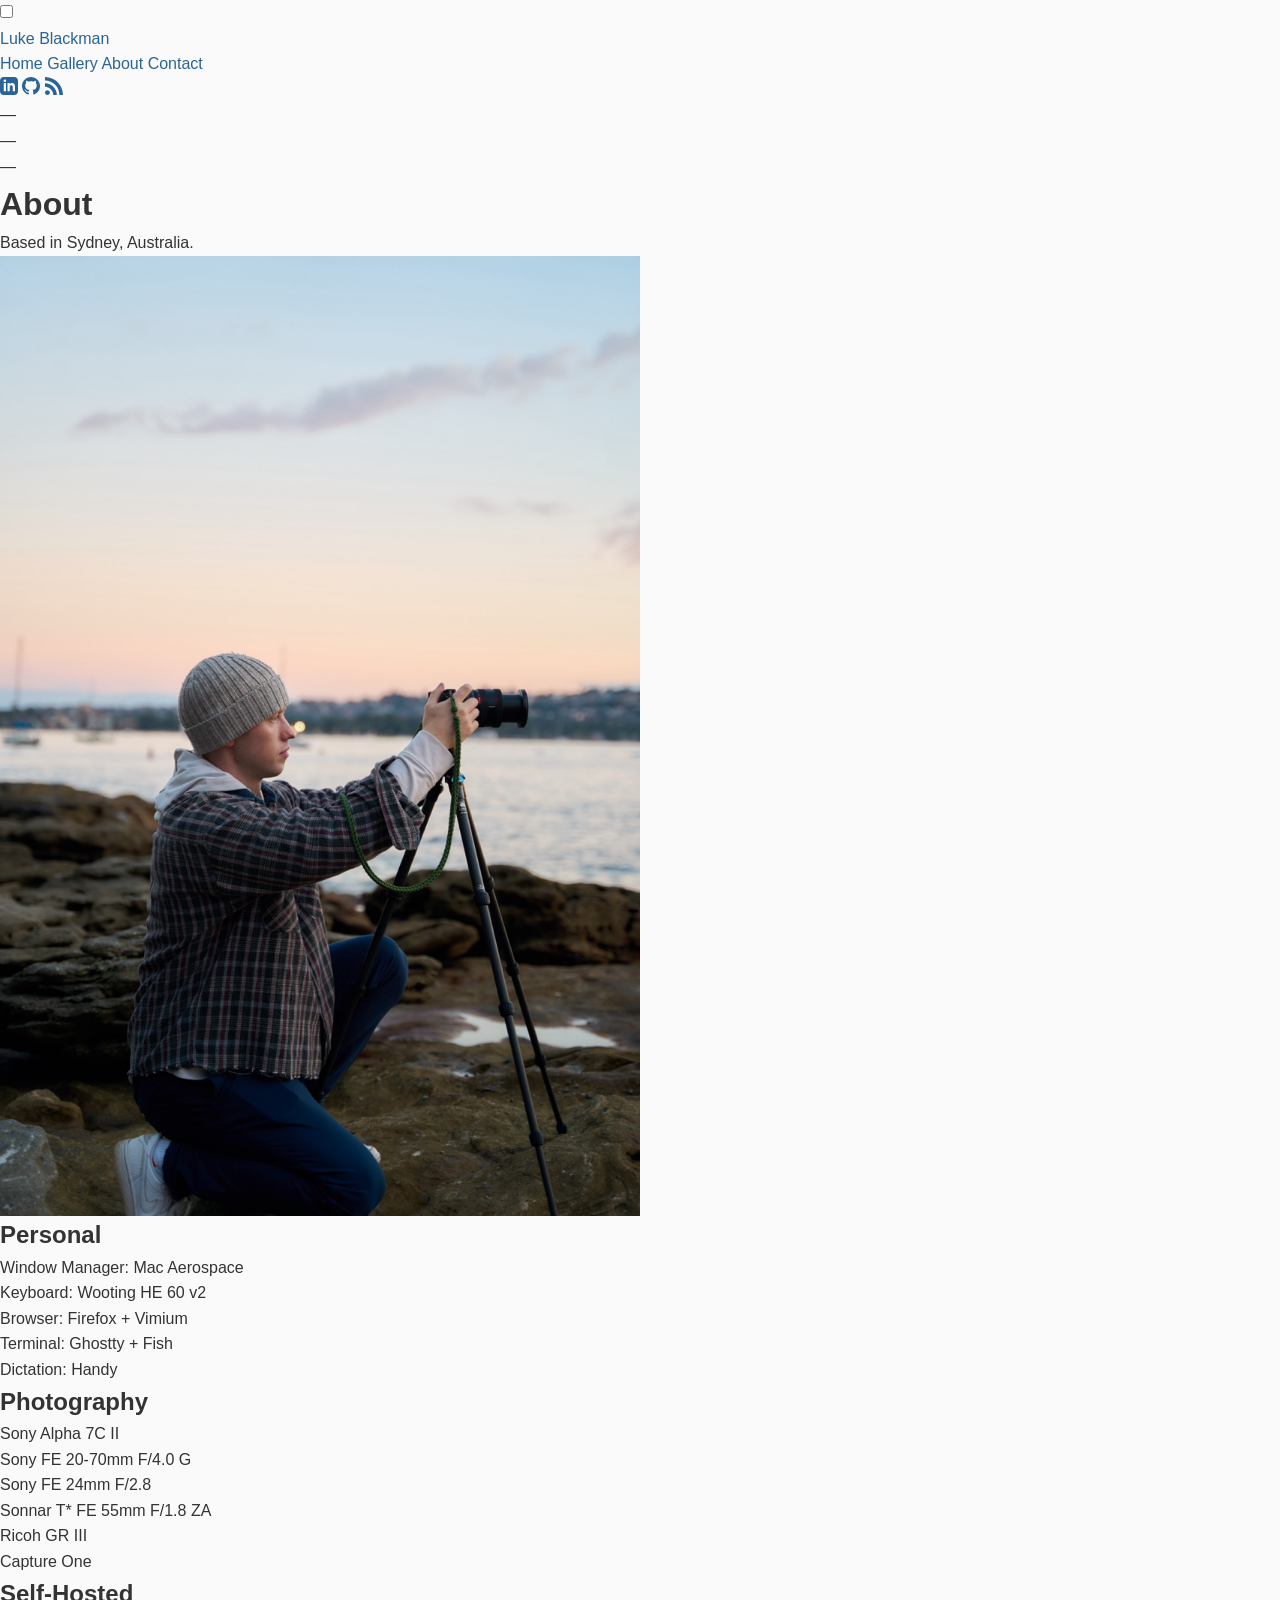
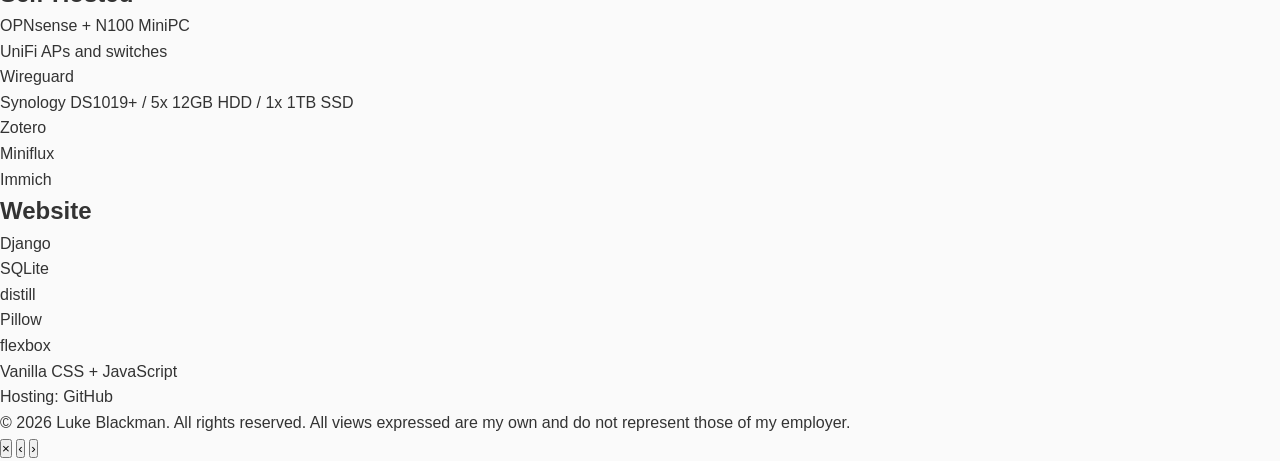
==== about/index.html @ 0e28357b "Updates" ====
<!doctype html>
<html lang="en">
    <head>
        <meta charset="utf-8" />
        <meta name="viewport" content="width=device-width, initial-scale=1" />
        <title>About</title>
        <meta
            name="description"
            content="Personal website of Luke Blackman - photography, blog, and more."
        />

        <!-- Open Graph / Social Media -->
        <meta
            property="og:type"
            content="website"
        />
        <meta
            property="og:title"
            content="Luke Blackman"
        />
        <meta
            property="og:description"
            content="Personal website of Luke Blackman - photography, blog, and more."
        />
        

        <link rel="icon" href="/static/favicon.ico" type="image/x-icon" />
        <link
            rel="alternate"
            type="application/rss+xml"
            title="RSS Feed"
            href="/feed/"
        />
        <link rel="stylesheet" href="/static/css/style.css" />

        <!-- Google Analytics -->
        <script async src="https://www.googletagmanager.com/gtag/js?id=G-47GTWN9S5M"></script>
        <script>
            window.dataLayer = window.dataLayer || [];
            function gtag(){dataLayer.push(arguments);}
            gtag('js', new Date());
            gtag('config', 'G-47GTWN9S5M');
        </script>
    </head>
    <body class="position-left">
        <div class="navigation-container align-left">
            <input type="checkbox" name="toggle" id="toggle" />

            <div class="navigation">
                <a href="/" class="index-link">Luke Blackman</a>

                <br />

                <div class="menu">
                    <a href="/">Home</a>
                    <a href="/gallery/">Gallery</a>
                    
                    <a href="/about/">About</a>
                    <a href="/contact/">Contact</a>
                </div>

            </div>

            <div class="social-links">
                <a href="https://www.linkedin.com/in/lukeblackman1/" target="_blank" rel="noopener noreferrer" aria-label="LinkedIn">
                    <svg xmlns="http://www.w3.org/2000/svg" width="18" height="18" viewBox="0 0 24 24" fill="currentColor"><path d="M19 0h-14c-2.761 0-5 2.239-5 5v14c0 2.761 2.239 5 5 5h14c2.762 0 5-2.239 5-5v-14c0-2.761-2.238-5-5-5zm-11 19h-3v-11h3v11zm-1.5-12.268c-.966 0-1.75-.79-1.75-1.764s.784-1.764 1.75-1.764 1.75.79 1.75 1.764-.783 1.764-1.75 1.764zm13.5 12.268h-3v-5.604c0-3.368-4-3.113-4 0v5.604h-3v-11h3v1.765c1.396-2.586 7-2.777 7 2.476v6.759z"/></svg>
                </a>
                <a href="https://github.com/12ak/" target="_blank" rel="noopener noreferrer" aria-label="GitHub">
                    <svg xmlns="http://www.w3.org/2000/svg" width="18" height="18" viewBox="0 0 24 24" fill="currentColor"><path d="M12 0c-6.626 0-12 5.373-12 12 0 5.302 3.438 9.8 8.207 11.387.599.111.793-.261.793-.577v-2.234c-3.338.726-4.033-1.416-4.033-1.416-.546-1.387-1.333-1.756-1.333-1.756-1.089-.745.083-.729.083-.729 1.205.084 1.839 1.237 1.839 1.237 1.07 1.834 2.807 1.304 3.492.997.107-.775.418-1.305.762-1.604-2.665-.305-5.467-1.334-5.467-5.931 0-1.311.469-2.381 1.236-3.221-.124-.303-.535-1.524.117-3.176 0 0 1.008-.322 3.301 1.23.957-.266 1.983-.399 3.003-.404 1.02.005 2.047.138 3.006.404 2.291-1.552 3.297-1.23 3.297-1.23.653 1.653.242 2.874.118 3.176.77.84 1.235 1.911 1.235 3.221 0 4.609-2.807 5.624-5.479 5.921.43.372.823 1.102.823 2.222v3.293c0 .319.192.694.801.576 4.765-1.589 8.199-6.086 8.199-11.386 0-6.627-5.373-12-12-12z"/></svg>
                </a>
                <a href="/feed/" aria-label="RSS Feed">
                    <svg xmlns="http://www.w3.org/2000/svg" width="18" height="18" viewBox="0 0 24 24" fill="currentColor"><path d="M6.503 20.752c0 1.794-1.456 3.248-3.251 3.248-1.796 0-3.252-1.454-3.252-3.248 0-1.794 1.456-3.248 3.252-3.248 1.795.001 3.251 1.454 3.251 3.248zm-6.503-12.572v4.811c6.05.062 10.96 4.966 11.022 11.009h4.817c-.062-8.71-7.118-15.758-15.839-15.82zm0-3.368c10.58.046 19.152 8.594 19.183 19.188h4.817c-.03-13.231-10.755-23.954-24-24v4.812z"/></svg>
                </a>
            </div>

            <label for="toggle">&mdash;<br />&mdash;<br />&mdash;</label>
        </div>

        <div id="main-content">
            
<div class="entry align-left">
    <div class="contents">
        <h1>About</h1>
        <p>Based in Sydney, Australia.</p>
<p><img src="/media/pages/photos/me.jpeg" alt="" class="content-photo" loading="lazy" decoding="async" style="max-width:50%"></p>
<h2>Personal</h2>
<ul>
<li>Window Manager: Mac Aerospace</li>
<li>Keyboard: Wooting HE 60 v2</li>
<li>Browser: Firefox + Vimium</li>
<li>Terminal: Ghostty + Fish</li>
<li>Dictation: Handy</li>
</ul>
<h2>Photography</h2>
<ul>
<li>Sony Alpha 7C II</li>
<li>Sony FE 20-70mm F/4.0 G</li>
<li>Sony FE 24mm F/2.8</li>
<li>Sonnar T* FE 55mm F/1.8 ZA</li>
<li>Ricoh GR III</li>
<li>Capture One</li>
</ul>
<h2>Self-Hosted</h2>
<ul>
<li>OPNsense + N100 MiniPC</li>
<li>UniFi APs and switches</li>
<li>Wireguard</li>
<li>Synology DS1019+ / 5x 12GB HDD / 1x 1TB SSD</li>
<li>Zotero</li>
<li>Miniflux</li>
<li>Immich</li>
</ul>
<h2>Website</h2>
<ul>
<li>Django</li>
<li>SQLite</li>
<li>distill</li>
<li>Pillow</li>
<li>flexbox</li>
<li>Vanilla CSS + JavaScript</li>
<li>Hosting: GitHub</li>
</ul>
    </div>
</div>

        </div>

        <footer class="site-footer">
            <p>&copy; 2026 Luke Blackman. All rights reserved. All views expressed are my own and do not represent those of my employer.</p>
        </footer>

        <!-- Lightbox -->
        <div id="lightbox" class="lightbox">
            <button class="lightbox-close" aria-label="Close">&times;</button>
            <button class="lightbox-prev" aria-label="Previous">&lsaquo;</button>
            <button class="lightbox-next" aria-label="Next">&rsaquo;</button>
            <img class="lightbox-image" src="" alt="">
        </div>

        <script>
        (function() {
            const lightbox = document.getElementById('lightbox');
            if (!lightbox) return;
            
            const lightboxImg = lightbox.querySelector('.lightbox-image');
            const closeBtn = lightbox.querySelector('.lightbox-close');
            const prevBtn = lightbox.querySelector('.lightbox-prev');
            const nextBtn = lightbox.querySelector('.lightbox-next');
            let currentImages = [];
            let currentIndex = 0;

            function openLightbox(images, index) {
                currentImages = images;
                currentIndex = index;
                showImage();
                lightbox.classList.add('active');
                document.body.style.overflow = 'hidden';
            }

            function closeLightbox() {
                lightbox.classList.remove('active');
                document.body.style.overflow = '';
                lightboxImg.src = '';
            }

            function showImage() {
                if (currentImages.length > 0 && currentImages[currentIndex]) {
                    lightboxImg.src = currentImages[currentIndex];
                }
                prevBtn.style.display = currentImages.length > 1 ? 'block' : 'none';
                nextBtn.style.display = currentImages.length > 1 ? 'block' : 'none';
            }

            function nextImage() {
                currentIndex = (currentIndex + 1) % currentImages.length;
                showImage();
            }

            function prevImage() {
                currentIndex = (currentIndex - 1 + currentImages.length) % currentImages.length;
                showImage();
            }

            // Event listeners
            document.addEventListener('click', function(e) {
                const link = e.target.closest('a[data-lightbox]');
                if (link) {
                    e.preventDefault();
                    e.stopPropagation();
                    const allLinks = Array.from(document.querySelectorAll('a[data-lightbox]'));
                    const images = allLinks.map(function(l) { return l.getAttribute('href'); });
                    const index = allLinks.indexOf(link);
                    openLightbox(images, index);
                }
            });

            closeBtn.addEventListener('click', function(e) {
                e.stopPropagation();
                closeLightbox();
            });
            
            prevBtn.addEventListener('click', function(e) {
                e.stopPropagation();
                prevImage();
            });
            
            nextBtn.addEventListener('click', function(e) {
                e.stopPropagation();
                nextImage();
            });

            lightbox.addEventListener('click', function(e) {
                if (e.target === lightbox) {
                    closeLightbox();
                }
            });

            document.addEventListener('keydown', function(e) {
                if (!lightbox.classList.contains('active')) return;
                if (e.key === 'Escape') closeLightbox();
                if (e.key === 'ArrowRight') nextImage();
                if (e.key === 'ArrowLeft') prevImage();
            });
        })();
        </script>
    </body>
</html>
---- static/css/style.css ----
/* Reset & Base */
*, *::before, *::after {
    margin: 0;
    padding: 0;
    box-sizing: border-box;
}

body {
    font-family: -apple-system, BlinkMacSystemFont, "Segoe UI", Roboto, "Helvetica Neue", Arial, sans-serif;
    line-height: 1.6;
    color: #333;
    background: #fafafa;
    min-height: 100vh;
    display: flex;
    flex-direction: column;
}

a {
    color: #2a6496;
    text-decoration: none;
}
a:hover {
    text-decoration: underline;
}

img {
    max-width: 100%;
    height: auto;
    display: block;
}

.container {
    max-width: 1100px;
    margin: 0 auto;
    padding: 0 1.5rem;
}

/* Navbar */
.navbar {
    background: #1a1a2e;
    padding: 1rem 0;
}
.navbar .container {
    display: flex;
    justify-content: space-between;
    align-items: center;
}
.nav-brand {
    color: #fff;
    font-size: 1.25rem;
    font-weight: 700;
}
.nav-brand:hover {
    text-decoration: none;
    color: #ccc;
}
.nav-links {
    list-style: none;
    display: flex;
    gap: 1.5rem;
}
.nav-links a {
    color: #ddd;
    font-weight: 500;
}
.nav-links a:hover {
    color: #fff;
    text-decoration: none;
}

/* Main */
main {
    flex: 1;
    padding: 2rem 0;
}

/* Hero */
.hero {
    text-align: center;
    padding: 3rem 0;
    margin-bottom: 2rem;
    border-bottom: 1px solid #e0e0e0;
}
.hero h1 {
    font-size: 2.5rem;
    margin-bottom: 0.5rem;
}
.hero p {
    font-size: 1.2rem;
    color: #666;
}

/* Sections */
.section {
    margin-bottom: 3rem;
}
.section h2 {
    font-size: 1.75rem;
    margin-bottom: 1rem;
}
.section-link {
    margin-top: 1rem;
}

/* Grid (albums) */
.grid {
    display: grid;
    grid-template-columns: repeat(auto-fill, minmax(300px, 1fr));
    gap: 1.5rem;
}

/* Card */
.card {
    background: #fff;
    border-radius: 8px;
    overflow: hidden;
    box-shadow: 0 2px 8px rgba(0, 0, 0, 0.08);
    transition: transform 0.2s, box-shadow 0.2s;
    display: block;
    color: inherit;
}
.card:hover {
    transform: translateY(-3px);
    box-shadow: 0 4px 16px rgba(0, 0, 0, 0.12);
    text-decoration: none;
}
.card img {
    width: 100%;
    height: 220px;
    object-fit: cover;
}
.card-placeholder {
    width: 100%;
    height: 220px;
    background: #e0e0e0;
    display: flex;
    align-items: center;
    justify-content: center;
    color: #999;
    font-size: 1rem;
}
.card-body {
    padding: 1rem;
}
.card-body h3 {
    margin-bottom: 0.25rem;
}

/* Meta */
.meta {
    color: #888;
    font-size: 0.9rem;
}

/* Photo grid */
.photo-grid {
    display: grid;
    grid-template-columns: repeat(auto-fill, minmax(280px, 1fr));
    gap: 1rem;
    margin-top: 1.5rem;
}
.photo-item {
    background: #fff;
    border-radius: 6px;
    overflow: hidden;
    box-shadow: 0 1px 4px rgba(0, 0, 0, 0.08);
}
.photo-item img {
    width: 100%;
    height: 250px;
    object-fit: cover;
    cursor: pointer;
    transition: opacity 0.2s;
}
.photo-item img:hover {
    opacity: 0.9;
}
.photo-item figcaption {
    padding: 0.75rem;
}

/* Blog */
.post-list {
    display: flex;
    flex-direction: column;
    gap: 1.5rem;
}
.post-card {
    background: #fff;
    padding: 1.5rem;
    border-radius: 8px;
    box-shadow: 0 2px 8px rgba(0, 0, 0, 0.08);
}
.post-card h2,
.post-card h3 {
    margin-bottom: 0.25rem;
}
.post-card p {
    margin-top: 0.5rem;
}

.post-full {
    background: #fff;
    padding: 2rem;
    border-radius: 8px;
    box-shadow: 0 2px 8px rgba(0, 0, 0, 0.08);
}
.post-full h1 {
    margin-bottom: 0.25rem;
}
.post-image {
    margin: 1.5rem 0;
    border-radius: 6px;
}
.post-content {
    margin-top: 1.5rem;
    font-size: 1.05rem;
    line-height: 1.8;
}

/* Breadcrumb */
.breadcrumb {
    margin-bottom: 1rem;
}

.album-description {
    color: #555;
    margin-bottom: 1rem;
    font-size: 1.05rem;
}

/* Footer */
.footer {
    background: #1a1a2e;
    color: #aaa;
    padding: 1.5rem 0;
    text-align: center;
    margin-top: auto;
}

/* Responsive */
@media (max-width: 600px) {
    .hero h1 {
        font-size: 1.75rem;
    }
    .grid,
    .photo-grid {
        grid-template-columns: 1fr;
    }
}
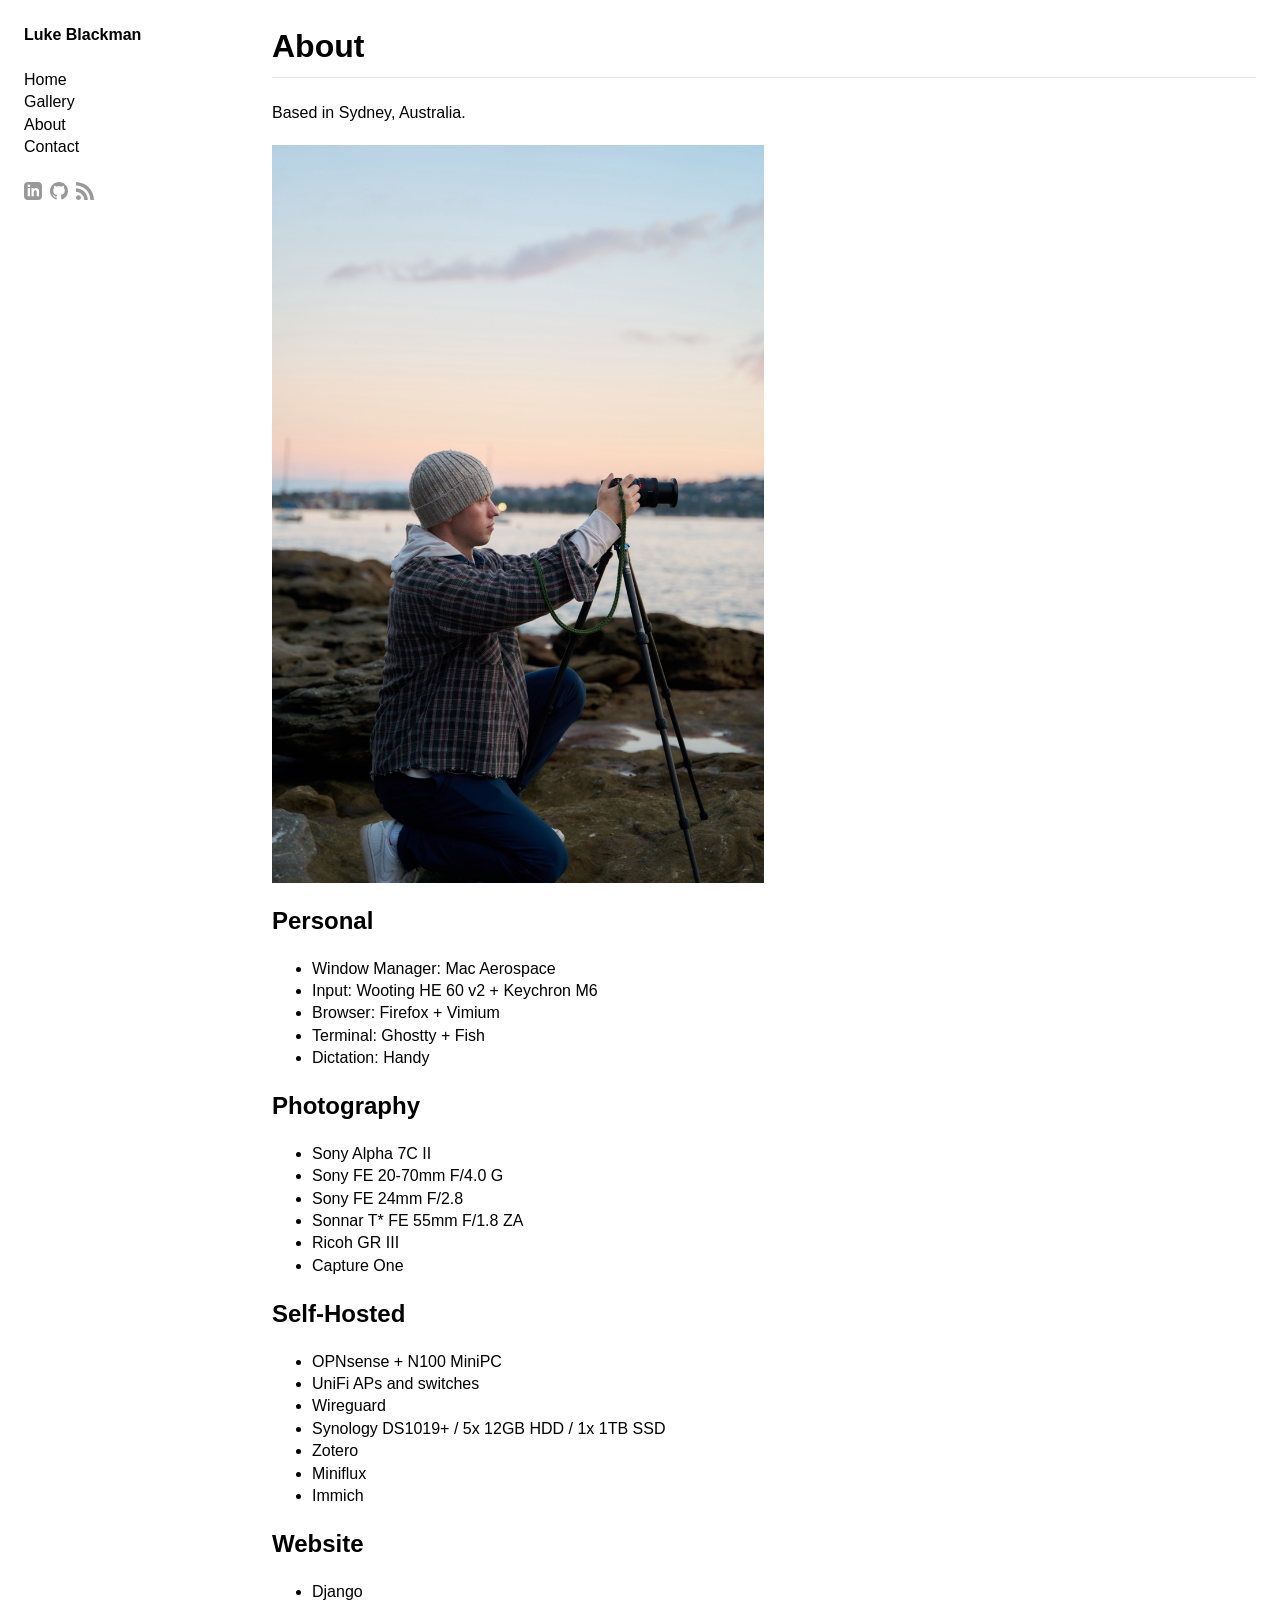
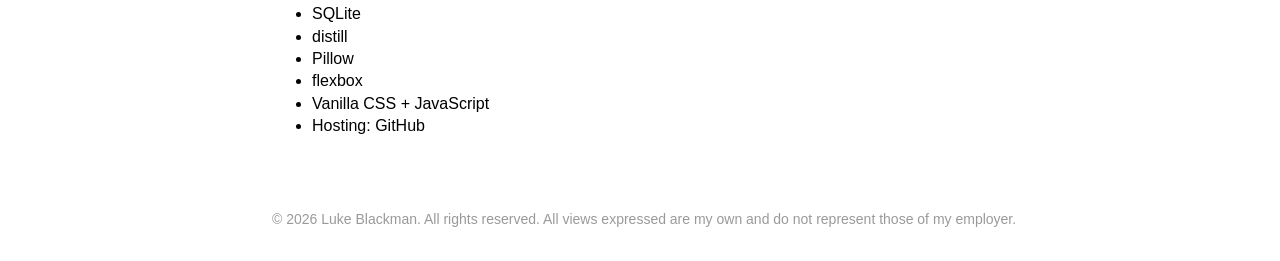
==== commit 14d74b96: "Updates" ====
--- a/about/index.html
+++ b/about/index.html
@@ -60,18 +60,17 @@
                     <a href="/contact/">Contact</a>
                 </div>
 
-            </div>
-
-            <div class="social-links">
-                <a href="https://www.linkedin.com/in/lukeblackman1/" target="_blank" rel="noopener noreferrer" aria-label="LinkedIn">
-                    <svg xmlns="http://www.w3.org/2000/svg" width="18" height="18" viewBox="0 0 24 24" fill="currentColor"><path d="M19 0h-14c-2.761 0-5 2.239-5 5v14c0 2.761 2.239 5 5 5h14c2.762 0 5-2.239 5-5v-14c0-2.761-2.238-5-5-5zm-11 19h-3v-11h3v11zm-1.5-12.268c-.966 0-1.75-.79-1.75-1.764s.784-1.764 1.75-1.764 1.75.79 1.75 1.764-.783 1.764-1.75 1.764zm13.5 12.268h-3v-5.604c0-3.368-4-3.113-4 0v5.604h-3v-11h3v1.765c1.396-2.586 7-2.777 7 2.476v6.759z"/></svg>
-                </a>
-                <a href="https://github.com/12ak/" target="_blank" rel="noopener noreferrer" aria-label="GitHub">
-                    <svg xmlns="http://www.w3.org/2000/svg" width="18" height="18" viewBox="0 0 24 24" fill="currentColor"><path d="M12 0c-6.626 0-12 5.373-12 12 0 5.302 3.438 9.8 8.207 11.387.599.111.793-.261.793-.577v-2.234c-3.338.726-4.033-1.416-4.033-1.416-.546-1.387-1.333-1.756-1.333-1.756-1.089-.745.083-.729.083-.729 1.205.084 1.839 1.237 1.839 1.237 1.07 1.834 2.807 1.304 3.492.997.107-.775.418-1.305.762-1.604-2.665-.305-5.467-1.334-5.467-5.931 0-1.311.469-2.381 1.236-3.221-.124-.303-.535-1.524.117-3.176 0 0 1.008-.322 3.301 1.23.957-.266 1.983-.399 3.003-.404 1.02.005 2.047.138 3.006.404 2.291-1.552 3.297-1.23 3.297-1.23.653 1.653.242 2.874.118 3.176.77.84 1.235 1.911 1.235 3.221 0 4.609-2.807 5.624-5.479 5.921.43.372.823 1.102.823 2.222v3.293c0 .319.192.694.801.576 4.765-1.589 8.199-6.086 8.199-11.386 0-6.627-5.373-12-12-12z"/></svg>
-                </a>
-                <a href="/feed/" aria-label="RSS Feed">
-                    <svg xmlns="http://www.w3.org/2000/svg" width="18" height="18" viewBox="0 0 24 24" fill="currentColor"><path d="M6.503 20.752c0 1.794-1.456 3.248-3.251 3.248-1.796 0-3.252-1.454-3.252-3.248 0-1.794 1.456-3.248 3.252-3.248 1.795.001 3.251 1.454 3.251 3.248zm-6.503-12.572v4.811c6.05.062 10.96 4.966 11.022 11.009h4.817c-.062-8.71-7.118-15.758-15.839-15.82zm0-3.368c10.58.046 19.152 8.594 19.183 19.188h4.817c-.03-13.231-10.755-23.954-24-24v4.812z"/></svg>
-                </a>
+                <div class="social-links">
+                    <a href="https://www.linkedin.com/in/lukeblackman1/" target="_blank" rel="noopener noreferrer" aria-label="LinkedIn">
+                        <svg xmlns="http://www.w3.org/2000/svg" width="18" height="18" viewBox="0 0 24 24" fill="currentColor"><path d="M19 0h-14c-2.761 0-5 2.239-5 5v14c0 2.761 2.239 5 5 5h14c2.762 0 5-2.239 5-5v-14c0-2.761-2.238-5-5-5zm-11 19h-3v-11h3v11zm-1.5-12.268c-.966 0-1.75-.79-1.75-1.764s.784-1.764 1.75-1.764 1.75.79 1.75 1.764-.783 1.764-1.75 1.764zm13.5 12.268h-3v-5.604c0-3.368-4-3.113-4 0v5.604h-3v-11h3v1.765c1.396-2.586 7-2.777 7 2.476v6.759z"/></svg>
+                    </a>
+                    <a href="https://github.com/12ak/" target="_blank" rel="noopener noreferrer" aria-label="GitHub">
+                        <svg xmlns="http://www.w3.org/2000/svg" width="18" height="18" viewBox="0 0 24 24" fill="currentColor"><path d="M12 0c-6.626 0-12 5.373-12 12 0 5.302 3.438 9.8 8.207 11.387.599.111.793-.261.793-.577v-2.234c-3.338.726-4.033-1.416-4.033-1.416-.546-1.387-1.333-1.756-1.333-1.756-1.089-.745.083-.729.083-.729 1.205.084 1.839 1.237 1.839 1.237 1.07 1.834 2.807 1.304 3.492.997.107-.775.418-1.305.762-1.604-2.665-.305-5.467-1.334-5.467-5.931 0-1.311.469-2.381 1.236-3.221-.124-.303-.535-1.524.117-3.176 0 0 1.008-.322 3.301 1.23.957-.266 1.983-.399 3.003-.404 1.02.005 2.047.138 3.006.404 2.291-1.552 3.297-1.23 3.297-1.23.653 1.653.242 2.874.118 3.176.77.84 1.235 1.911 1.235 3.221 0 4.609-2.807 5.624-5.479 5.921.43.372.823 1.102.823 2.222v3.293c0 .319.192.694.801.576 4.765-1.589 8.199-6.086 8.199-11.386 0-6.627-5.373-12-12-12z"/></svg>
+                    </a>
+                    <a href="/feed/" aria-label="RSS Feed">
+                        <svg xmlns="http://www.w3.org/2000/svg" width="18" height="18" viewBox="0 0 24 24" fill="currentColor"><path d="M6.503 20.752c0 1.794-1.456 3.248-3.251 3.248-1.796 0-3.252-1.454-3.252-3.248 0-1.794 1.456-3.248 3.252-3.248 1.795.001 3.251 1.454 3.251 3.248zm-6.503-12.572v4.811c6.05.062 10.96 4.966 11.022 11.009h4.817c-.062-8.71-7.118-15.758-15.839-15.82zm0-3.368c10.58.046 19.152 8.594 19.183 19.188h4.817c-.03-13.231-10.755-23.954-24-24v4.812z"/></svg>
+                    </a>
+                </div>
             </div>
 
             <label for="toggle">&mdash;<br />&mdash;<br />&mdash;</label>
@@ -87,7 +86,7 @@
 <h2>Personal</h2>
 <ul>
 <li>Window Manager: Mac Aerospace</li>
-<li>Keyboard: Wooting HE 60 v2</li>
+<li>Input: Wooting HE 60 v2 + Keychron M6</li>
 <li>Browser: Firefox + Vimium</li>
 <li>Terminal: Ghostty + Fish</li>
 <li>Dictation: Handy</li>
--- a/static/css/style.css
+++ b/static/css/style.css
@@ -1,250 +1,564 @@
-/* Reset & Base */
-*, *::before, *::after {
+html {
+    font-family:
+        -apple-system, BlinkMacSystemFont, "avenir next", avenir,
+        "helvetica neue", helvetica, ubuntu, roboto, noto, "segoe ui", arial,
+        sans-serif;
+    font-size: 16px;
+    line-height: 1.4;
+    text-rendering: optimizeLegibility;
+    -webkit-font-smoothing: antialiased;
+}
+
+body {
+    font-variant-ligatures: common-ligatures;
+    font-feature-settings: "liga";
+    background: #ffffff;
+    color: #000000;
+    word-wrap: break-word;
+    margin: 0 auto;
+    max-width: 100%;
+}
+
+body.position-left {
+    padding-left: calc(1.5rem + 224px);
+}
+
+body.position-left .navigation-container {
+    left: 0;
+}
+
+.navigation-container {
+    position: fixed;
+    top: 0;
+    width: 224px;
+    height: 100vh;
+    padding: 1.5rem;
+}
+
+.navigation a.index-link {
+    font-weight: 600;
+    flex-shrink: 0;
+    flex-grow: 0;
+}
+
+.navigation a {
+    display: block;
+    text-indent: calc(1.5 * -0.5rem);
+    padding-left: calc(1.5 * 0.5rem);
+    color: inherit;
+    text-decoration: none;
+    transition: color 0.1s;
+}
+
+.navigation a:hover,
+.navigation a:focus,
+.navigation a.light {
+    color: rgba(0, 0, 0, 0.5);
+}
+
+.navigation a.light:hover {
+    opacity: 0.85;
+}
+
+.social-links {
+    padding-top: 1.5rem;
+    display: flex;
+    flex-direction: row;
+    align-items: center;
+    gap: 0;
+    margin-left: 0;
+}
+
+.social-links a {
+    padding-left: 0.5rem;
+}
+
+.social-links a:first-child {
+    padding-left: 0;
+}
+
+.social-links a {
+    display: block;
+    color: rgba(0, 0, 0, 0.4);
+    transition: color 0.1s;
+    text-decoration: none;
+    line-height: 0;
+}
+
+.social-links a:hover {
+    color: rgba(0, 0, 0, 0.8);
+}
+
+.social-links svg {
+    display: block;
+}
+
+.entry {
+    display: flex;
+}
+
+
+
+.entry.compact + .posts {
+    margin-top: -1rem;
+}
+
+.entry .contents {
+    padding: 1.5rem;
     margin: 0;
+    width: 1200px;
+    max-width: 100%;
+}
+
+.entry h1 {
+    font-size: 2em;
+    margin: 0em 0 1.5rem;
+    padding-bottom: 0.5rem;
+    border-bottom: 1px solid rgba(0, 0, 0, 0.1);
+}
+
+.entry p {
+    margin: 1.3em 0;
+}
+
+.entry a {
+    color: inherit;
+}
+
+.entry a:hover {
+    color: rgba(0, 0, 0, 0.5);
+}
+
+.entry .content-photo {
+    max-width: 100%;
+    height: auto;
+    margin: 1rem 0;
+    display: block;
+}
+
+.posts {
+    display: flex;
+    flex-wrap: wrap;
+    padding: 1rem;
+    padding-right: 1.5rem;
+}
+
+.posts.inline {
     padding: 0;
-    box-sizing: border-box;
-}
-
-body {
-    font-family: -apple-system, BlinkMacSystemFont, "Segoe UI", Roboto, "Helvetica Neue", Arial, sans-serif;
-    line-height: 1.6;
-    color: #333;
-    background: #fafafa;
-    min-height: 100vh;
+    margin-top: 1rem;
+    display: block;
+}
+
+.posts.inline .post {
+    display: inline-block;
+    margin: 0.5rem 0.5rem 0.5rem 0;
+    max-width: 100% !important;
+    max-height: none !important;
+    width: auto !important;
+    flex-grow: 0 !important;
+}
+
+.posts.inline .post i {
+    display: none;
+}
+
+.posts.inline .post img {
+    position: static;
+    max-width: 100%;
+    width: auto;
+    height: auto;
+}
+
+.post {
+    margin: 0.5rem;
+    position: relative;
+    text-decoration: none;
+    color: inherit;
+}
+
+.post.photo {
+    cursor: zoom-in;
+}
+
+.post.photo .title {
+    font-size: 0.875em;
+    text-align: left;
+    display: block;
+    margin: calc(1.5rem / 4) 0 calc(1.5rem / 2);
+}
+
+.post:hover {
+    opacity: 0.93;
+}
+
+.post:active {
+    opacity: 0.87;
+}
+
+/* Default: stacked layout for all screen sizes */
+.post i {
+    display: none;
+}
+
+.post img {
+    position: static;
+    width: 100%;
+    height: auto;
+    vertical-align: bottom;
+}
+
+.posts .post.photo {
+    display: block;
+    width: auto;
+    max-width: 100%;
+    max-height: none;
+    flex-grow: 0;
+    margin: 0 0 1rem 0;
+}
+
+/* Justified layout only on large screens */
+@media screen and (min-width: 1000px) {
+    .posts {
+        display: flex;
+        flex-wrap: wrap;
+    }
+
+    .posts .post.photo {
+        display: block;
+        margin: 0.5rem;
+    }
+
+    .post i {
+        display: block;
+    }
+
+    .post img {
+        position: absolute;
+        top: 0;
+        width: 100%;
+        height: auto;
+    }
+}
+
+/* Blog post list */
+.blog-list {
+    padding: 1.5rem;
+}
+
+.blog-entry {
+    margin-bottom: 2rem;
+}
+
+.blog-entry h2 {
+    font-size: 1.4em;
+    margin: 0 0 0.25rem;
+}
+
+.blog-entry h2 a {
+    color: inherit;
+    text-decoration: none;
+    transition: color 0.1s;
+}
+
+.blog-entry h2 a:hover {
+    color: rgba(0, 0, 0, 0.5);
+}
+
+.blog-entry .meta {
+    color: rgba(0, 0, 0, 0.4);
+    font-size: 0.875em;
+    margin: 0 0 0.5rem;
+}
+
+.blog-entry .excerpt {
+    margin: 0.5em 0;
+}
+
+.blog-entry .read-more,
+.entry .blog-entry .read-more {
+    color: rgba(0, 0, 0, 0.4) !important;
+    text-decoration: none;
+    transition: color 0.1s;
+}
+
+.blog-entry .read-more:hover,
+.entry .blog-entry .read-more:hover {
+    color: rgba(0, 0, 0, 0.7) !important;
+}
+
+/* Blog post detail */
+.entry .post-content {
+    line-height: 1.7;
+}
+
+.entry .post-content img {
+    max-width: 100%;
+    height: auto;
+}
+
+.entry .featured-image {
+    max-width: 100%;
+    height: auto;
+    margin: 1rem 0;
+}
+
+.entry .back-link {
+    display: inline-block;
+    margin-bottom: 1rem;
+    color: inherit;
+    text-decoration: none;
+    transition: color 0.1s;
+}
+
+.entry .back-link:hover {
+    color: rgba(0, 0, 0, 0.5);
+}
+
+/* Album grid on gallery page */
+.album-grid {
+    padding: 0 1.5rem 1.5rem 1.5rem;
+}
+
+.album-item {
+    margin-bottom: 2rem;
+}
+
+.album-grid.compact {
+    padding: 0;
     display: flex;
-    flex-direction: column;
-}
-
-a {
-    color: #2a6496;
-    text-decoration: none;
-}
-a:hover {
-    text-decoration: underline;
-}
-
-img {
+    flex-wrap: wrap;
+    gap: 1.5rem;
+}
+
+.album-grid.compact .album-item {
+    margin-bottom: 0;
+}
+
+.album-preview-single img {
+    width: 320px;
+    height: 320px;
+    object-fit: cover;
+    margin-top: 0.5rem;
+    transition: opacity 0.1s;
+}
+
+.album-preview-single:hover img {
+    opacity: 0.8;
+}
+
+.album-item a {
+    color: inherit;
+    text-decoration: none;
+    transition: color 0.1s;
+}
+
+.album-item a:hover {
+    color: rgba(0, 0, 0, 0.5);
+}
+
+.album-item h2 {
+    font-size: 1.4em;
+    margin: 0 0 0.25rem;
+}
+
+.album-item .meta {
+    color: rgba(0, 0, 0, 0.4);
+    font-size: 0.875em;
+}
+
+.album-item .cover {
     max-width: 100%;
     height: auto;
-    display: block;
-}
-
-.container {
-    max-width: 1100px;
-    margin: 0 auto;
-    padding: 0 1.5rem;
-}
-
-/* Navbar */
-.navbar {
-    background: #1a1a2e;
-    padding: 1rem 0;
-}
-.navbar .container {
+    margin-top: 0.5rem;
+}
+
+input[name="toggle"] {
+    display: none;
+}
+
+label[for="toggle"] {
+    line-height: 0.333;
+    cursor: pointer;
+    display: block;
+    float: right;
+    -webkit-touch-callout: none;
+    -webkit-user-select: none;
+    -khtml-user-select: none;
+    -moz-user-select: none;
+    -ms-user-select: none;
+    user-select: none;
+}
+
+@media screen and (min-width: 800px) {
+    label[for="toggle"] {
+        display: none;
+    }
+}
+
+@media screen and (max-width: 800px) {
+    .nav:last-of-type > a:first-of-type {
+        visibility: hidden;
+    }
+}
+
+/* Lightbox */
+.lightbox {
+    display: none;
+    position: fixed;
+    top: 0;
+    left: 0;
+    width: 100%;
+    height: 100%;
+    background: rgba(0, 0, 0, 0.95);
+    z-index: 1000;
+    justify-content: center;
+    align-items: center;
+}
+
+.lightbox.active {
     display: flex;
-    justify-content: space-between;
-    align-items: center;
-}
-.nav-brand {
-    color: #fff;
-    font-size: 1.25rem;
-    font-weight: 700;
-}
-.nav-brand:hover {
-    text-decoration: none;
-    color: #ccc;
-}
-.nav-links {
-    list-style: none;
+}
+
+.lightbox-image {
+    max-width: 90%;
+    max-height: 90%;
+    object-fit: contain;
+}
+
+.lightbox-close,
+.lightbox-prev,
+.lightbox-next {
+    position: absolute;
+    background: none;
+    border: none;
+    color: white;
+    font-size: 2.5rem;
+    cursor: pointer;
+    padding: 1rem;
+    opacity: 0.7;
+    transition: opacity 0.2s;
+}
+
+.lightbox-close:hover,
+.lightbox-prev:hover,
+.lightbox-next:hover {
+    opacity: 1;
+}
+
+.lightbox-close {
+    top: 0;
+    right: 0;
+    font-size: 3rem;
+}
+
+.lightbox-prev {
+    left: 0;
+    top: 50%;
+    transform: translateY(-50%);
+    font-size: 4rem;
+}
+
+.lightbox-next {
+    right: 0;
+    top: 50%;
+    transform: translateY(-50%);
+    font-size: 4rem;
+}
+
+/* Album preview photos on gallery page */
+.album-preview {
     display: flex;
-    gap: 1.5rem;
-}
-.nav-links a {
-    color: #ddd;
-    font-weight: 500;
-}
-.nav-links a:hover {
-    color: #fff;
-    text-decoration: none;
-}
-
-/* Main */
-main {
-    flex: 1;
-    padding: 2rem 0;
-}
-
-/* Hero */
-.hero {
-    text-align: center;
-    padding: 3rem 0;
-    margin-bottom: 2rem;
-    border-bottom: 1px solid #e0e0e0;
-}
-.hero h1 {
-    font-size: 2.5rem;
-    margin-bottom: 0.5rem;
-}
-.hero p {
-    font-size: 1.2rem;
-    color: #666;
-}
-
-/* Sections */
-.section {
-    margin-bottom: 3rem;
-}
-.section h2 {
-    font-size: 1.75rem;
-    margin-bottom: 1rem;
-}
-.section-link {
-    margin-top: 1rem;
-}
-
-/* Grid (albums) */
-.grid {
-    display: grid;
-    grid-template-columns: repeat(auto-fill, minmax(300px, 1fr));
-    gap: 1.5rem;
-}
-
-/* Card */
-.card {
-    background: #fff;
-    border-radius: 8px;
-    overflow: hidden;
-    box-shadow: 0 2px 8px rgba(0, 0, 0, 0.08);
-    transition: transform 0.2s, box-shadow 0.2s;
-    display: block;
-    color: inherit;
-}
-.card:hover {
-    transform: translateY(-3px);
-    box-shadow: 0 4px 16px rgba(0, 0, 0, 0.12);
-    text-decoration: none;
-}
-.card img {
-    width: 100%;
-    height: 220px;
+    flex-wrap: nowrap;
+    gap: 0.25rem;
+    margin-top: 0.5rem;
+    overflow-x: auto;
+    scrollbar-width: none;
+    -ms-overflow-style: none;
+}
+
+.album-preview::-webkit-scrollbar {
+    display: none;
+}
+
+.album-preview .preview-photo {
+    flex-shrink: 0;
+}
+
+.album-preview .preview-photo img {
+    height: 320px;
+    width: auto;
     object-fit: cover;
-}
-.card-placeholder {
-    width: 100%;
-    height: 220px;
-    background: #e0e0e0;
-    display: flex;
-    align-items: center;
-    justify-content: center;
-    color: #999;
-    font-size: 1rem;
-}
-.card-body {
-    padding: 1rem;
-}
-.card-body h3 {
-    margin-bottom: 0.25rem;
-}
-
-/* Meta */
-.meta {
-    color: #888;
-    font-size: 0.9rem;
-}
-
-/* Photo grid */
-.photo-grid {
-    display: grid;
-    grid-template-columns: repeat(auto-fill, minmax(280px, 1fr));
-    gap: 1rem;
-    margin-top: 1.5rem;
-}
-.photo-item {
-    background: #fff;
-    border-radius: 6px;
-    overflow: hidden;
-    box-shadow: 0 1px 4px rgba(0, 0, 0, 0.08);
-}
-.photo-item img {
-    width: 100%;
-    height: 250px;
-    object-fit: cover;
-    cursor: pointer;
-    transition: opacity 0.2s;
-}
-.photo-item img:hover {
-    opacity: 0.9;
-}
-.photo-item figcaption {
-    padding: 0.75rem;
-}
-
-/* Blog */
-.post-list {
-    display: flex;
-    flex-direction: column;
-    gap: 1.5rem;
-}
-.post-card {
-    background: #fff;
-    padding: 1.5rem;
-    border-radius: 8px;
-    box-shadow: 0 2px 8px rgba(0, 0, 0, 0.08);
-}
-.post-card h2,
-.post-card h3 {
-    margin-bottom: 0.25rem;
-}
-.post-card p {
-    margin-top: 0.5rem;
-}
-
-.post-full {
-    background: #fff;
-    padding: 2rem;
-    border-radius: 8px;
-    box-shadow: 0 2px 8px rgba(0, 0, 0, 0.08);
-}
-.post-full h1 {
-    margin-bottom: 0.25rem;
-}
-.post-image {
-    margin: 1.5rem 0;
-    border-radius: 6px;
-}
-.post-content {
-    margin-top: 1.5rem;
-    font-size: 1.05rem;
-    line-height: 1.8;
-}
-
-/* Breadcrumb */
-.breadcrumb {
-    margin-bottom: 1rem;
-}
-
-.album-description {
-    color: #555;
-    margin-bottom: 1rem;
-    font-size: 1.05rem;
+    transition: opacity 0.1s;
+}
+
+.album-preview .preview-photo:hover img {
+    opacity: 0.8;
 }
 
 /* Footer */
-.footer {
-    background: #1a1a2e;
-    color: #aaa;
-    padding: 1.5rem 0;
-    text-align: center;
-    margin-top: auto;
-}
-
-/* Responsive */
-@media (max-width: 600px) {
-    .hero h1 {
-        font-size: 1.75rem;
-    }
-    .grid,
-    .photo-grid {
-        grid-template-columns: 1fr;
-    }
-}
+.site-footer {
+    padding: 2rem 1.5rem;
+    text-align: left;
+    color: rgba(0, 0, 0, 0.4);
+    font-size: 0.875em;
+}
+
+.site-footer p {
+    margin: 0;
+}
+
+@media screen and (max-width: 800px) {
+    body {
+        padding-top: 4rem;
+    }
+
+    body.position-left {
+        padding-left: 0;
+    }
+
+    body.position-right {
+        padding-right: 0;
+    }
+
+    .navigation-container {
+        width: 100%;
+        height: auto;
+        display: flex;
+        justify-content: space-between;
+        box-sizing: border-box;
+        z-index: 1;
+        background: #ffffff;
+    }
+
+    .navigation-container label[for="toggle"] {
+        margin-left: auto;
+    }
+
+    .navigation {
+        height: 2rem;
+    }
+
+    input[name="toggle"]:checked + .navigation {
+        min-height: 100vh;
+    }
+
+    input[name="toggle"] + .navigation > *:not(.index-link) {
+        display: none;
+    }
+
+    input[name="toggle"]:checked + .navigation > *:not(.index-link) {
+        display: block;
+    }
+
+    input[name="toggle"]:checked + .navigation .social-links {
+        display: flex;
+    }
+
+    .entry {
+        padding: 0 0;
+    }
+
+    .nav:last-of-type > a:first-of-type {
+        visibility: hidden;
+    }
+}
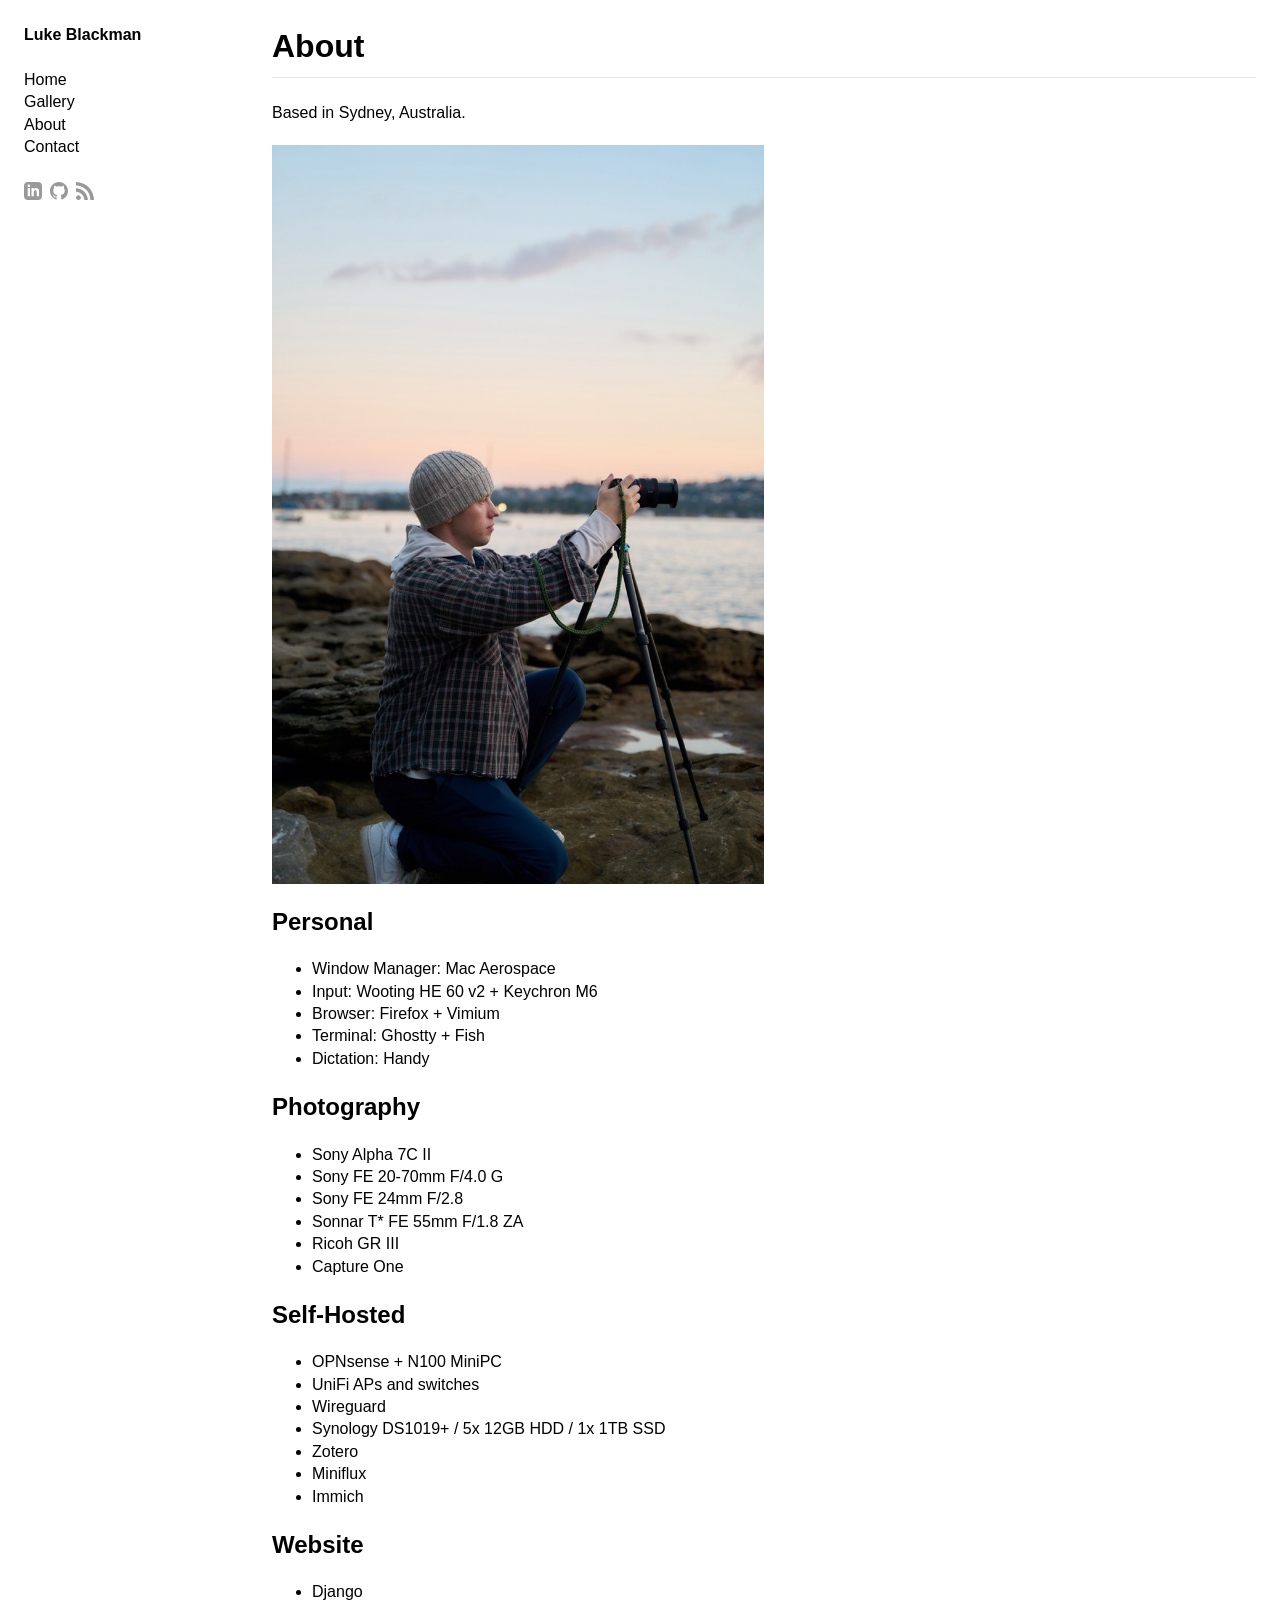
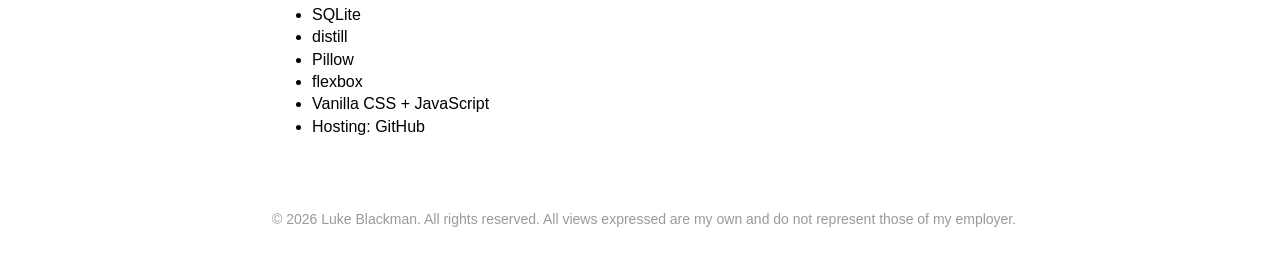
==== commit dbe7b4f0: "Updates" ====
--- a/about/index.html
+++ b/about/index.html
@@ -4,6 +4,7 @@
     <head>
         <meta charset="utf-8" />
         <meta name="viewport" content="width=device-width, initial-scale=1" />
+        <meta name="theme-color" content="#ffffff" />
         <title>About</title>
         <meta
             name="description"
@@ -24,6 +25,10 @@
             content="Personal website of Luke Blackman - photography, blog, and more."
         />
         
+
+        <!-- Preconnect to external domains for faster loading -->
+        <link rel="preconnect" href="https://www.googletagmanager.com" />
+        <link rel="dns-prefetch" href="https://www.googletagmanager.com" />
 
         <link rel="icon" href="/static/favicon.ico" type="image/x-icon" />
         <link
@@ -33,15 +38,6 @@
             href="/feed/"
         />
         <link rel="stylesheet" href="/static/css/style.css" />
-
-        <!-- Google Analytics -->
-        <script async src="https://www.googletagmanager.com/gtag/js?id=G-47GTWN9S5M"></script>
-        <script>
-            window.dataLayer = window.dataLayer || [];
-            function gtag(){dataLayer.push(arguments);}
-            gtag('js', new Date());
-            gtag('config', 'G-47GTWN9S5M');
-        </script>
     </head>
     <body class="position-left">
         <div class="navigation-container align-left">
@@ -82,7 +78,7 @@
     <div class="contents">
         <h1>About</h1>
         <p>Based in Sydney, Australia.</p>
-<p><img src="/media/pages/photos/me.jpeg" alt="" class="content-photo" loading="lazy" decoding="async" style="max-width:50%"></p>
+<p><img src="/media/pages/photos/pages/photos/me.jpeg" alt="" class="content-photo" loading="lazy" decoding="async" style="max-width:50%"></p>
 <h2>Personal</h2>
 <ul>
 <li>Window Manager: Mac Aerospace</li>
@@ -187,7 +183,14 @@
                 if (link) {
                     e.preventDefault();
                     e.stopPropagation();
-                    const allLinks = Array.from(document.querySelectorAll('a[data-lightbox]'));
+                    // Group by album if data-album is present
+                    const album = link.getAttribute('data-album');
+                    var allLinks;
+                    if (album) {
+                        allLinks = Array.from(document.querySelectorAll('a[data-lightbox][data-album="' + album + '"]'));
+                    } else {
+                        allLinks = Array.from(document.querySelectorAll('a[data-lightbox]'));
+                    }
                     const images = allLinks.map(function(l) { return l.getAttribute('href'); });
                     const index = allLinks.indexOf(link);
                     openLightbox(images, index);
@@ -221,6 +224,48 @@
                 if (e.key === 'ArrowRight') nextImage();
                 if (e.key === 'ArrowLeft') prevImage();
             });
+
+            // Auto-open lightbox if URL has #photo-{id} hash
+            var hash = window.location.hash;
+            if (hash && hash.startsWith('#photo-')) {
+                var photoId = hash.substring(7);
+                var targetLink = document.querySelector('a[data-lightbox][data-photo-id="' + photoId + '"]');
+                if (targetLink) {
+                    var allLinks = Array.from(document.querySelectorAll('a[data-lightbox]'));
+                    var images = allLinks.map(function(l) { return l.getAttribute('href'); });
+                    var index = allLinks.indexOf(targetLink);
+                    if (index >= 0) {
+                        openLightbox(images, index);
+                    }
+                }
+            }
+        })();
+        </script>
+
+        <!-- Google Analytics - deferred loading for better performance -->
+        <script>
+        (function() {
+            // Load GA after page interaction or after 3 seconds, whichever comes first
+            var loaded = false;
+            function loadGA() {
+                if (loaded) return;
+                loaded = true;
+                var script = document.createElement('script');
+                script.src = 'https://www.googletagmanager.com/gtag/js?id=G-47GTWN9S5M';
+                script.async = true;
+                document.head.appendChild(script);
+                window.dataLayer = window.dataLayer || [];
+                function gtag(){dataLayer.push(arguments);}
+                window.gtag = gtag;
+                gtag('js', new Date());
+                gtag('config', 'G-47GTWN9S5M');
+            }
+            // Load on first interaction
+            ['scroll', 'click', 'touchstart', 'keydown'].forEach(function(event) {
+                document.addEventListener(event, loadGA, {once: true, passive: true});
+            });
+            // Or after 3 seconds if no interaction
+            setTimeout(loadGA, 3000);
         })();
         </script>
     </body>
--- a/static/css/style.css
+++ b/static/css/style.css
@@ -1,3 +1,13 @@
+:root {
+    --color-text: #000000;
+    --color-text-hover: rgba(0, 0, 0, 0.5);
+    --color-text-muted: rgba(0, 0, 0, 0.4);
+    --color-bg: #ffffff;
+    --color-border: rgba(0, 0, 0, 0.1);
+    --spacing-unit: 1.5rem;
+    --nav-width: 224px;
+}
+
 html {
     font-family:
         -apple-system, BlinkMacSystemFont, "avenir next", avenir,
@@ -12,15 +22,15 @@
 body {
     font-variant-ligatures: common-ligatures;
     font-feature-settings: "liga";
-    background: #ffffff;
-    color: #000000;
+    background: var(--color-bg);
+    color: var(--color-text);
     word-wrap: break-word;
     margin: 0 auto;
     max-width: 100%;
 }
 
 body.position-left {
-    padding-left: calc(1.5rem + 224px);
+    padding-left: calc(var(--spacing-unit) + var(--nav-width));
 }
 
 body.position-left .navigation-container {
@@ -30,9 +40,9 @@
 .navigation-container {
     position: fixed;
     top: 0;
-    width: 224px;
+    width: var(--nav-width);
     height: 100vh;
-    padding: 1.5rem;
+    padding: var(--spacing-unit);
 }
 
 .navigation a.index-link {
@@ -53,7 +63,7 @@
 .navigation a:hover,
 .navigation a:focus,
 .navigation a.light {
-    color: rgba(0, 0, 0, 0.5);
+    color: var(--color-text-hover);
 }
 
 .navigation a.light:hover {
@@ -79,7 +89,7 @@
 
 .social-links a {
     display: block;
-    color: rgba(0, 0, 0, 0.4);
+    color: var(--color-text-muted);
     transition: color 0.1s;
     text-decoration: none;
     line-height: 0;
@@ -114,7 +124,7 @@
     font-size: 2em;
     margin: 0em 0 1.5rem;
     padding-bottom: 0.5rem;
-    border-bottom: 1px solid rgba(0, 0, 0, 0.1);
+    border-bottom: 1px solid var(--color-border);
 }
 
 .entry p {
@@ -125,8 +135,12 @@
     color: inherit;
 }
 
+.entry h1 a {
+    text-decoration: none;
+}
+
 .entry a:hover {
-    color: rgba(0, 0, 0, 0.5);
+    color: var(--color-text-hover);
 }
 
 .entry .content-photo {
@@ -141,6 +155,7 @@
     flex-wrap: wrap;
     padding: 1rem;
     padding-right: 1.5rem;
+    overflow: hidden;
 }
 
 .posts.inline {
@@ -261,11 +276,11 @@
 }
 
 .blog-entry h2 a:hover {
-    color: rgba(0, 0, 0, 0.5);
+    color: var(--color-text-hover);
 }
 
 .blog-entry .meta {
-    color: rgba(0, 0, 0, 0.4);
+    color: var(--color-text-muted);
     font-size: 0.875em;
     margin: 0 0 0.5rem;
 }
@@ -311,7 +326,7 @@
 }
 
 .entry .back-link:hover {
-    color: rgba(0, 0, 0, 0.5);
+    color: var(--color-text-hover);
 }
 
 /* Album grid on gallery page */
@@ -353,7 +368,7 @@
 }
 
 .album-item a:hover {
-    color: rgba(0, 0, 0, 0.5);
+    color: var(--color-text-hover);
 }
 
 .album-item h2 {
@@ -362,7 +377,7 @@
 }
 
 .album-item .meta {
-    color: rgba(0, 0, 0, 0.4);
+    color: var(--color-text-muted);
     font-size: 0.875em;
 }
 
@@ -495,11 +510,36 @@
     opacity: 0.8;
 }
 
+/* Pagination */
+.pagination {
+    display: flex;
+    justify-content: center;
+    align-items: center;
+    gap: 1.5rem;
+    padding: var(--spacing-unit);
+}
+
+.pagination-prev,
+.pagination-next {
+    color: inherit;
+    text-decoration: none;
+    transition: color 0.1s;
+}
+
+.pagination-prev:hover,
+.pagination-next:hover {
+    color: var(--color-text-hover);
+}
+
+.pagination-info {
+    color: var(--color-text-muted);
+}
+
 /* Footer */
 .site-footer {
     padding: 2rem 1.5rem;
     text-align: left;
-    color: rgba(0, 0, 0, 0.4);
+    color: var(--color-text-muted);
     font-size: 0.875em;
 }
 
